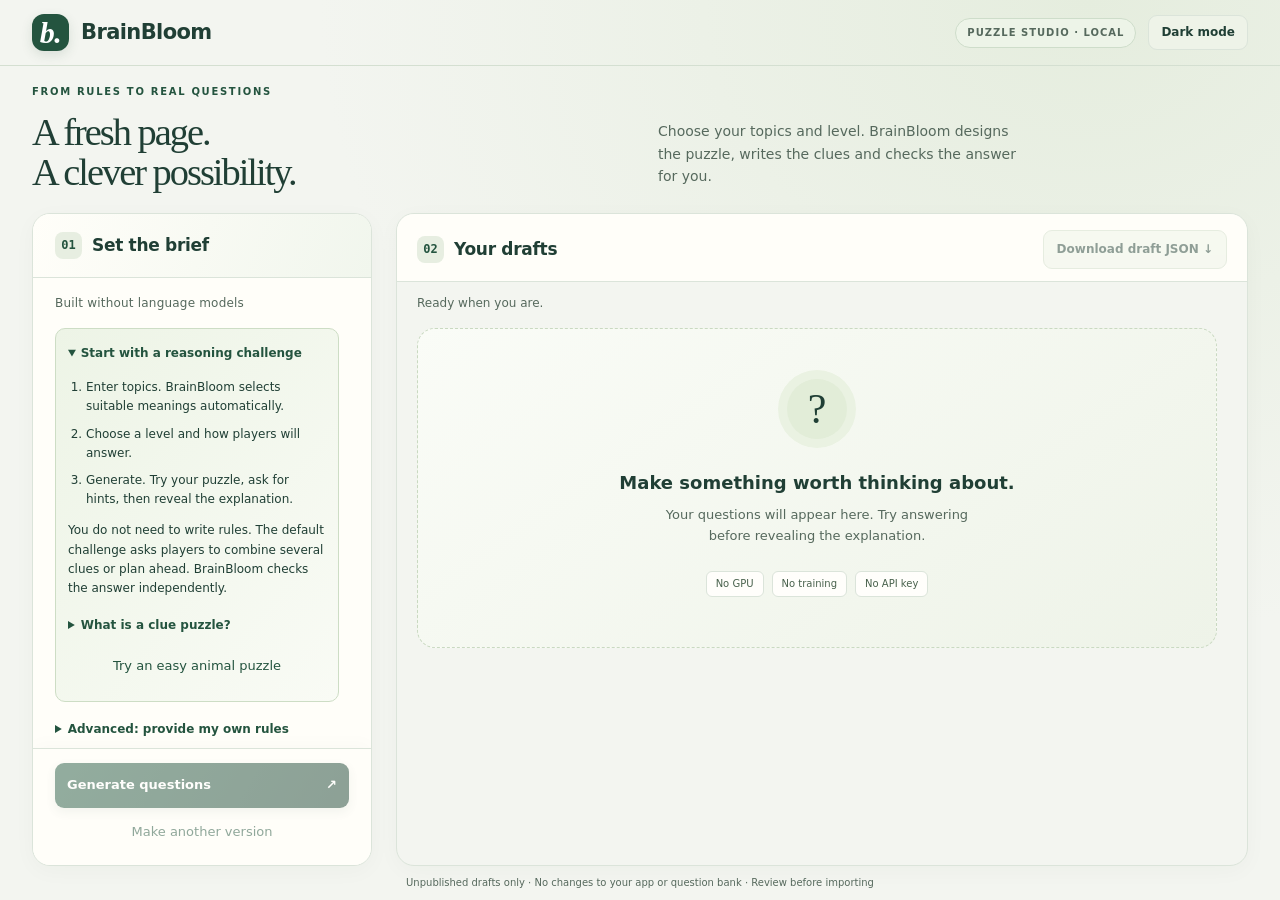
==== src/spie/questions/brainbloom/static/index.html @ 8d4fe142 "Add zero-cost public hosting, Apache-2.0 license, and remaining engine source Deployment (BrainBloom" ====
<!doctype html>
<html lang="en">
<head>
  <meta charset="utf-8">
  <meta name="viewport" content="width=device-width, initial-scale=1">
  <title>BrainBloom · Question Workshop</title>
  <link rel="stylesheet" href="style.css">
  <script src="app.js" defer></script>
</head>
<body>
  <header><a href="/" class="brand"><span class="mark">b.</span> BrainBloom</a>
    <div class="header-actions"><span class="local">PUZZLE STUDIO · LOCAL</span>
      <button id="theme-toggle" class="theme-toggle" type="button" aria-pressed="false">Dark mode</button></div></header>
  <main>
    <section class="intro"><p class="eyebrow">FROM RULES TO REAL QUESTIONS</p>
      <h1 id="studio-headline">Thoughtfully made.<br> Ready to challenge.</h1>
      <p>Choose your topics and level. BrainBloom designs the puzzle, writes the clues and checks the answer for you.</p>
    </section>
    <div id="pane-tabs" class="pane-tabs" role="tablist" aria-label="Workshop panels" hidden>
      <button id="setup-tab" type="button" role="tab" aria-controls="setup-pane" aria-selected="true">Setup</button>
      <button id="drafts-tab" type="button" role="tab" aria-controls="drafts-pane" aria-selected="false" tabindex="-1">Drafts</button>
    </div>
    <div class="workspace" id="workspace">
      <aside id="setup-pane" role="region" aria-labelledby="setup-title">
        <form id="generator">
          <div class="pane-heading"><div class="section-label"><span>01</span><h2 id="setup-title">Set the brief</h2></div></div>
          <div class="setup-scroll" id="setup-scroll" tabindex="0" role="region" aria-label="Puzzle settings">
          <p class="family">Built without language models</p>
          <details id="designer-guide" open class="designer-guide">
            <summary>Start with a reasoning challenge</summary>
            <ol><li>Enter topics. BrainBloom selects suitable meanings automatically.</li>
              <li>Choose a level and how players will answer.</li>
              <li>Generate. Try your puzzle, ask for hints, then reveal the explanation.</li></ol>
            <p>You do not need to write rules. The default challenge asks players to combine
              several clues or plan ahead. BrainBloom checks the answer independently.</p>
            <details><summary>What is a clue puzzle?</summary>
              <p>Imagine three cards: Tiger, Lion and Owl. Tiger comes before Lion.
                Owl is not next to Tiger. Which card is last?</p>
              <details><summary>Show the example reasoning</summary>
                <p>Tiger and Owl must occupy the two ends. Tiger cannot be last because
                  it comes before Lion. So Tiger is first, Lion is second and Owl is last.</p></details>
              <p>A working grid is just a table for recording where each label belongs.
                At higher levels you match two or three groups in the same positions.</p>
            </details>
            <button type="button" id="try-autopilot" class="secondary">Try an easy animal puzzle</button>
          </details>
          <details id="creator-mode"><summary>Advanced: provide my own rules</summary>
            <p>Optional authoring tools for a specific puzzle. Your topic choices are kept
              for when you return to automatic design.</p>
            <label for="design-mode">Who writes the puzzle rules?</label>
            <select id="design-mode"><option value="automatic">BrainBloom — automatic design</option>
              <option value="manual">Me — custom groups and rules</option></select>
          </details>
          <label for="category">Platform category</label>
          <select id="category" name="category" disabled></select>
          <p class="hint">Where this puzzle will appear on your platform.</p>
          <label for="qtype">How will players answer?</label>
          <select id="qtype" name="qtype" disabled></select>
          <div id="dictionary-controls">
            <label for="subject">Topics or keywords (optional)</label>
            <input id="subject" name="subject" type="text" maxlength="200" value="space, ocean"
              placeholder="e.g. space, ocean, animals" aria-describedby="topic-help" list="topic-examples">
            <datalist id="topic-examples"></datalist>
            <p class="hint" id="topic-help">List up to six English topics, separated by commas. Every topic will be used. Meanings are selected automatically; you can change them below.</p>
            <button type="button" class="secondary" id="lookup">Check my topics</button>
            <div id="topic-meanings" aria-label="Meanings for your topics"></div>
            <p class="hint" id="topic-status" role="status" aria-live="polite"></p>
            <details id="word-preview"><summary>See related words for each topic</summary><div id="topic-words"></div></details>
          </div>
          <label for="topic">What should players do?</label>
          <select id="topic" name="activity" disabled><option value="auto">Choose for me</option></select>
          <p class="hint" id="activity-help">We will suggest an activity that fits all your choices.</p>
          <p class="hint" id="autopilot-help">Easy: order three labels. Medium: match two groups.
            Hard: connect three groups. These levels describe puzzle structure, not measured player skill.</p>
          <details id="activity-guide">
            <summary>What do these activities mean?</summary>
            <dl><dt>Discover a number rule</dt><dd>See examples, infer the operation and predict the next value.</dd>
              <dt>Find the impossible clue</dt><dd>Use a chain of clues to find the one statement that cannot fit.</dd>
              <dt>Choose the most likely explanation</dt><dd>Compare evidence with several fictional explanations.</dd>
              <dt>Plan the best next move</dt><dd>Compare complete routes on a weighted map and choose the cheapest first move.</dd>
              <dt>Design a clue puzzle for me</dt><dd>BrainBloom chooses the labels, invents the clues and checks the answer.</dd></dl>
            <p class="hint">All activities use bounded symbolic rules. Topic words are labels in the puzzle;
              the engine does not invent real-world facts about them.</p>
          </details>
          <div id="grid-controls" hidden>
            <p class="hint">These group labels replace dictionary topics for this activity. Each group has three or four values, and every value is used once.</p>
            <label for="grid-groups">Groups and values</label>
            <textarea id="grid-groups" rows="3" maxlength="600" aria-describedby="grid-help"></textarea>
            <label for="grid-rules">Your rules (one per line)</label>
            <textarea id="grid-rules" rows="5" maxlength="1600"></textarea>
            <details id="grid-help"><summary>Supported rule patterns</summary>
              <p>Use the exact labels you defined. Examples:</p>
              <ul><li>Tiger is before Lion.</li><li>Owl cannot be next to Tiger.</li>
                <li>Tiger is paired with Red.</li><li>Blue is not paired with Tea.</li>
                <li>Tea is in position 1.</li><li>Lion is immediately before Owl.</li>
                <li>Owl is between Tiger and Lion.</li><li>Red is 2 positions away from Blue.</li></ul>
              <p>“After”, “is next to” and “is not in position” also work. One to three groups; up to 20 rules.</p>
            </details>
            <label for="grid-complete">How should the puzzle be completed?</label>
            <select id="grid-complete"><option value="yes">Keep my rules and add clues if needed</option>
              <option value="no">Use only my rules</option></select>
            <label for="grid-target">Ask about</label>
            <select id="grid-target"><option value="">Choose a value for me</option></select>
            <label for="grid-answer-group">What should the answer identify?</label>
            <select id="grid-answer-group"><option value="">Choose for me</option><option value="Position">Position</option></select>
            <p class="hint" id="grid-status" role="status" aria-live="polite"></p>
            <div id="grid-diagnostics"></div>
            <button id="grid-example" type="button" class="secondary">Load the example groups and rules</button>
          </div>
          <div id="instruction-controls" hidden>
            <label for="instructions">Your instructions</label>
            <textarea id="instructions" name="instructions" rows="4" maxlength="1000"
              placeholder="Make 3 hard multiple-choice puzzles. Players should solve a set of clues."
              aria-describedby="instruction-help instruction-feedback"></textarea>
            <p class="hint" id="instruction-help">Describe an activity, topics, answer format, count or level. Separate instructions with full stops. This uses supported English phrases; extra rules will need clarification.</p>
            <details><summary>Try an example</summary><div id="instruction-examples"></div></details>
            <div id="instruction-feedback" class="instruction-feedback" role="status" aria-live="polite"></div>
            <button id="apply-instructions" type="button" class="small" hidden>Apply these settings</button>
          </div>
          <div id="difficulty-controls">
            <label for="difficulty">Challenge level</label>
            <select id="difficulty" name="difficulty"><option value="easy">Easy</option>
              <option value="medium">Medium</option>
              <option value="hard" selected>Hard</option></select>
            <p class="hint" id="difficulty-hint">Choose the amount of challenge.</p>
          </div>
          <div id="crossword-controls" hidden>
            <label for="crossword-size">Crossword board size</label>
            <select id="crossword-size" aria-describedby="crossword-recommendation"><option value="">Use recommended size</option></select>
            <div id="crossword-size-tiles" class="size-tiles" role="group" aria-label="Choose crossword board size"></div>
            <p class="hint" id="crossword-recommendation" role="status" aria-live="polite"></p>
            <p class="hint">Choose any size from 5×5 to 15×15. A larger board keeps the
              same number of clues with more blank space. Difficulty controls entry count.</p>
          </div>
          <label for="count">How many puzzles?</label>
          <input id="count" name="count" type="number" min="1" max="20" value="1" required>
          <p class="hint" id="count-hint">Create up to 20 different drafts.</p>
          <details id="advanced"><summary>More options</summary>
            <div id="search-controls" hidden>
              <label for="search-effort">Time spent exploring ideas</label>
              <select id="search-effort" name="search_effort">
                <option value="quick">Quick</option>
                <option value="balanced" selected>Standard</option>
                <option value="thorough">More exploration</option>
              </select>
              <p class="hint">Try more alternatives before choosing a draft. This does not change the challenge level.</p>
            </div>
            <label for="seed">Variation number</label>
            <input id="seed" name="seed" type="number" min="0" max="4294967295" value="7" required>
            <p class="hint">Keep this number to reproduce the same puzzle with the same settings.</p>
          </details>
        <div class="boundary"><strong>What this version covers</strong>
          <p>Word puzzles use meanings and related vocabulary. Logic activities use those words in invented card puzzles with explicit rules. Every supplied topic must be represented.</p>
          <p>Answers are checked before a draft is shown. Everything runs without LLMs; unusual topics may need a different meaning or a larger puzzle.</p>
          <p id="setup">Checking local setup…</p></div>
          </div>
          <div class="form-actions">
            <button class="primary" id="generate" type="submit" disabled>Generate questions <span>↗</span></button>
            <button class="secondary" id="variation" type="button" disabled>Make another version</button>
          </div>
        </form>
      </aside>
      <section class="preview" id="drafts-pane" role="region" aria-labelledby="drafts-title">
        <div class="preview-top"><div class="section-label"><span>02</span><h2 id="drafts-title">Your drafts</h2></div>
          <button id="download" class="small" disabled>Download draft JSON ↓</button></div>
        <p id="status" role="status" aria-live="polite" tabindex="-1">Ready when you are.</p>
        <div id="results" class="preview-scroll" tabindex="0" role="region" aria-label="Puzzle drafts"><div class="empty"><span class="empty-mark">?</span>
          <h3>Make something worth thinking about.</h3>
          <p>Your questions will appear here. Try answering before revealing the explanation.</p>
          <div class="pills"><span>No GPU</span><span>No training</span><span>No API key</span></div>
        </div></div>
      </section>
    </div>
    <footer>Unpublished drafts only · No changes to your app or question bank · Review before importing</footer>
  </main>
</body>
</html>
---- src/spie/questions/brainbloom/static/style.css ----
:root { color-scheme: light; --ink:#203f35; --muted:#68776e; --line:#dce3d8; --paper:#f6f7ef; --green:#285946; }
* { box-sizing:border-box; }
body { margin:0; background:var(--paper); color:var(--ink); font:15px/1.6 system-ui,sans-serif; }
header { max-width:1320px; margin:auto; padding:25px 40px; display:flex; align-items:center; justify-content:space-between; border-bottom:1px solid var(--line); }
.brand { display:flex; align-items:center; gap:12px; font-weight:750; font-size:21px; text-decoration:none; color:var(--ink); }
.mark { display:grid; place-items:center; width:37px; height:37px; background:var(--green); color:#fff; border-radius:12px; font:italic bold 30px Georgia,serif; }
.local,.eyebrow { font-size:10px; font-weight:700; letter-spacing:2px; }
.local { color:var(--muted); }
main { max-width:1320px; margin:auto; padding:30px 40px; }
.intro { display:grid; grid-template-columns:1fr 1fr; align-items:end; padding-bottom:34px; gap:5px 60px; }
.eyebrow { grid-column:1/-1; margin:0 0 15px; color:var(--green); }
h1 { font:normal clamp(38px,4.2vw,60px)/1.05 Georgia,serif; letter-spacing:-2px; margin:0; }
.intro>p:last-child { max-width:370px; color:var(--muted); margin:0 0 5px; font-size:16px; }
.workspace { display:grid; grid-template-columns:310px 1fr; gap:32px; align-items:start; }
aside { border:1px solid var(--line); border-radius:18px; padding:24px; background:#fffef9; }
.section-label { display:flex; align-items:center; gap:10px; }
.section-label>span { font:12px ui-monospace,monospace; color:var(--muted); }
h2 { margin:0; font-size:17px; font-weight:650; }
.family { font-size:12px; color:var(--muted); margin:8px 0 20px; }
label { display:block; font-weight:600; font-size:12px; margin:17px 0 7px; }
select,input,textarea { width:100%; border:1px solid #ccd7cb; border-radius:8px; padding:11px 10px; background:white; font:inherit; font-size:13px; color:var(--ink); }
button { cursor:pointer; font:inherit; border:0; border-radius:9px; padding:12px; font-size:13px; }
button:disabled { opacity:.5; cursor:not-allowed; }
button:hover:not(:disabled) { filter:brightness(.95); }
:focus-visible { outline:3px solid #cc954b; outline-offset:3px; }
.primary { display:flex; justify-content:space-between; width:100%; background:var(--green); color:#fff; margin-top:21px; font-weight:600; }
.secondary { width:100%; background:transparent; color:var(--green); margin-top:6px; }
.small { background:#e8ede1; color:var(--ink); padding:9px 13px; font-size:12px; }
.row { display:flex; gap:14px; }.row>div { width:50%; }
.hint { font-size:11px; line-height:1.5; color:var(--muted); margin:7px 0; }
.boundary { border-top:1px solid var(--line); margin-top:20px; padding-top:20px; font-size:12px; color:var(--muted); }
.boundary strong { color:var(--ink); }.boundary p { margin:8px 0; }
.preview { min-width:0; }.preview-top { display:flex; justify-content:space-between; align-items:center; gap:15px; padding:8px 0; }
#status { color:var(--muted); font-size:12px; min-height:20px; margin:10px 0 18px; }
#status.error { color:#9b352c; }
.empty { min-height:420px; border:1px dashed #cbd6c6; border-radius:18px; text-align:center; padding:70px 35px; display:flex; flex-direction:column; align-items:center; justify-content:center; }
.empty-mark { width:60px; height:60px; background:#e7edda; border-radius:50%; font:42px Georgia,serif; display:grid; place-items:center; }
h3 { font-size:18px; margin:20px 0 8px; }.empty p { font-size:13px; color:var(--muted); max-width:330px; margin:0; }
.pills { display:flex; flex-wrap:wrap; gap:8px; margin-top:24px; }.pills span,.badge { font-size:10px; border:1px solid var(--line); padding:4px 9px; border-radius:6px; color:var(--muted); }
.card { background:#fffef9; border:1px solid var(--line); border-radius:16px; padding:26px; margin-bottom:20px; }
.card-head { display:flex; align-items:center; justify-content:space-between; gap:10px; }.card h3 { margin:0; font-size:16px; }
.prompt { white-space:pre-wrap; line-height:1.9; font-size:15px; margin:23px 0; }
.options { display:grid; gap:9px; }.option { text-align:left; display:flex; gap:12px; border:1px solid var(--line); background:white; color:var(--ink); align-items:center; }
.option .letter { display:grid; place-items:center; min-width:25px; height:25px; border-radius:5px; background:#f0f3eb; font-size:11px; }
.option.chosen { border-color:#a78443; background:#fff6df; }.option.correct { border-color:#47765e; background:#edf5e8; }.option.wrong { border-color:#bf7269; background:#fff0ed; }
.reveal { background:var(--green); color:white; margin-top:18px; }.answer { margin-top:20px; padding:18px; border-radius:9px; background:#edf2e5; font-size:13px; }.answer p { margin:0 0 10px; }
details { margin-top:15px; font-size:12px; }summary { cursor:pointer; color:var(--green); font-weight:600; }.proof-note { color:var(--muted); }
.reject { border-left:3px solid #bd8060; padding:12px 18px; background:#fff4e7; font-size:13px; margin-bottom:18px; }
.reasoning-steps { padding-left:22px; }.reasoning-steps li { margin:8px 0; }
.option:disabled { opacity:1; cursor:default; }
.crossword-grid { display:grid; width:min(100%,520px); gap:2px; background:#c7d1c4; border:2px solid #c7d1c4; margin:18px 0; }
#crossword-controls { margin:14px 0; padding:12px; border:1px solid var(--line); border-radius:10px; background:#f1f4eb; }
.size-tiles { margin-top:14px; }
.size-featured { position:relative; display:flex; flex-direction:column; align-items:flex-start; gap:4px; width:100%; padding:24px 16px 16px; border:1px solid #8baa91; background:linear-gradient(125deg,#e5efdc,#f9fcf4); color:var(--ink); text-align:left; border-radius:14px; }
.size-featured strong { font-size:27px; font-weight:650; letter-spacing:-1px; }
.size-ribbon { position:absolute; top:-9px; right:12px; padding:3px 9px; border-radius:20px; background:var(--green); color:white; font-size:9px; font-weight:750; letter-spacing:.6px; text-transform:uppercase; box-shadow:0 3px 8px #203f3520; }
.size-caption { font-size:11px; color:var(--muted); }
.size-options { display:grid; grid-template-columns:repeat(3,minmax(0,1fr)); gap:7px; margin-top:12px; }
.size-tile { padding:10px 4px; background:#fffef9; border:1px solid #d4dfcf; color:var(--ink); border-radius:9px; font-size:12px; font-variant-numeric:tabular-nums; }
.size-tile[aria-pressed="true"] { background:var(--green); color:white; border-color:var(--green); box-shadow:0 3px 9px #203f3525; }
.size-featured[aria-pressed="true"] { border:2px solid var(--green); padding:23px 15px 15px; box-shadow:0 4px 14px #203f3515; }
.size-tile[data-unavailable="true"] { border-style:dashed; color:#81715d; }
.size-tile:hover:not(:disabled) { border-color:var(--green); }
.crossword-cell { aspect-ratio:1; position:relative; background:white; min-width:0; }
.crossword-cell.blocked { background:var(--ink); }
.crossword-cell input { width:100%; height:100%; min-width:0; border:0; border-radius:0; padding:2px; text-align:center; font-weight:700; font-size:clamp(12px,2vw,19px); text-transform:uppercase; }
.crossword-cell input.correct { background:#d9eed1; }.crossword-cell input.wrong { background:#ffe2db; }
.clue-number { position:absolute; left:2px; top:0; font:9px system-ui; z-index:1; pointer-events:none; }
.clue-lists { display:grid; grid-template-columns:1fr 1fr; gap:20px; font-size:12px; }.clue-lists h4 { margin:10px 0; }.clue-lists p { margin:8px 0; }
.feedback { font-size:12px; }
[hidden] { display:none !important; }
#topic-words { max-height:220px; overflow:auto; font-size:11px; }
#topic-status { overflow-wrap:anywhere; }
footer { text-align:center; font-size:11px; color:var(--muted); padding:34px 0 6px; }
@media(max-width:850px) { .workspace { grid-template-columns:270px 1fr; gap:20px; }main,header { padding-left:22px; padding-right:22px; }.intro { gap:15px; }.card { padding:18px; }.preview-top { align-items:start; flex-direction:column; } }
@media(max-width:650px) { .workspace,.intro { display:block; }.intro>p:last-child { margin-top:18px; }.eyebrow { margin:8px 0 20px; }aside { margin-bottom:24px; }.local { font-size:8px; letter-spacing:1px; }.preview-top { flex-wrap:wrap; flex-direction:row; }.empty { min-height:280px; padding:40px 20px; }h1 { letter-spacing:-1px; } }

/* Viewport-contained workspace: only the two content panes scroll. */
html { height:100%; }
body { height:100vh; height:100dvh; display:flex; flex-direction:column; overflow:hidden; }
header { flex:0 0 auto; width:100%; padding:14px 32px; }
main { flex:1; min-height:0; width:100%; padding:18px 32px 0; display:flex; flex-direction:column; }
.intro { flex:0 0 auto; padding-bottom:20px; gap:4px 36px; }
.intro .eyebrow { margin:0 0 8px; }
h1 { font-size:clamp(28px,3vw,42px); }
.intro>p:last-child { font-size:14px; }
.workspace { flex:1; min-height:0; grid-template-columns:minmax(290px,340px) minmax(0,1fr); align-items:stretch; gap:24px; }
aside { min-height:0; min-width:0; padding:0; margin:0; overflow:hidden; }
#generator { display:flex; flex-direction:column; height:100%; min-height:0; }
.pane-heading { flex:0 0 auto; padding:18px 22px; border-bottom:1px solid var(--line); }
.setup-scroll,.preview-scroll { flex:1; min-height:0; overflow:auto; overscroll-behavior:contain; scrollbar-gutter:stable; scroll-padding:16px; }
.setup-scroll { padding:16px 22px 24px; }
.setup-scroll:focus-visible,.preview-scroll:focus-visible { outline-offset:-3px; }
.form-actions { flex:0 0 auto; padding:14px 22px; border-top:1px solid var(--line); background:#fffef9; }
.form-actions .primary { margin-top:0; }
.form-actions .secondary { padding:8px; }
.preview { display:flex; flex-direction:column; min-height:0; overflow:hidden; border:1px solid var(--line); border-radius:18px; background:var(--paper); }
.preview-top { flex:0 0 auto; padding:16px 20px 12px; flex-direction:row; align-items:center; }
.preview-top .small { white-space:nowrap; }
#status { flex:0 0 auto; margin:0 20px 14px; }
.preview-scroll { padding:0 20px 20px; }
.card { margin-bottom:16px; }
.empty { min-height:280px; padding:36px 20px; }
footer { flex:0 0 auto; padding:9px 0; font-size:10px; }
textarea { resize:vertical; min-height:110px; max-height:260px; line-height:1.6; }
.instruction-feedback { margin:12px 0; font-size:12px; border-left:3px solid #84a38c; padding-left:12px; overflow-wrap:anywhere; }
.instruction-feedback:empty { display:none; }
.instruction-feedback p { margin:6px 0; }
.instruction-feedback.needs-clarification { border-color:#b26752; }
.instruction-example { display:block; width:100%; margin:7px 0; padding:9px 11px; background:#edf2e5; color:var(--ink); text-align:left; font-size:12px; }
.table-scroll { overflow:auto; margin:12px 0; }
.logic-table { width:100%; border-collapse:collapse; font-size:12px; }
.logic-table th,.logic-table td { border:1px solid var(--line); padding:8px; text-align:left; }
.logic-table th { background:#edf2e5; }
.logic-table select { min-width:95px; padding:7px; }
.designer-guide { padding:12px; border:1px solid var(--line); border-radius:10px; background:#edf2e5; }
.designer-guide ol { padding-left:18px; }
.designer-guide li { margin:8px 0; }
#activity-guide dl { margin:10px 0; }
#activity-guide dt { color:var(--ink); font-weight:650; margin-top:8px; }
#activity-guide dd { color:var(--muted); margin:2px 0 0 14px; font-size:11px; line-height:1.45; }
.pane-tabs { flex:0 0 auto; display:flex; gap:6px; padding:4px; margin-bottom:12px; border:1px solid var(--line); border-radius:11px; background:#e8ede1; }
.pane-tabs button { flex:1; padding:9px; background:transparent; color:var(--ink); }
.pane-tabs button[aria-selected="true"] { background:var(--green); color:white; }
@media(max-width:1000px) { .workspace { grid-template-columns:300px minmax(0,1fr); gap:16px; }main,header { padding-left:20px; padding-right:20px; }.card { padding:20px; } }
@media(max-width:760px) {
  main { padding:12px 12px 0; }header { padding:10px 16px; }.brand { font-size:18px; }
  .intro { display:block; padding-bottom:12px; }.intro .eyebrow { display:none; }
  h1 { font-size:28px; letter-spacing:-1px; }h1 br { display:none; }h1 br::after { content:" "; }
  .intro>p:last-child { margin:7px 0 0; max-width:none; font-size:12px; }
  .workspace { display:flex; flex-direction:column; gap:0; }
  .workspace>aside,.workspace>.preview { flex:1; min-height:0; width:100%; margin:0; }
  .pane-heading { padding:13px 16px; }.setup-scroll { padding:12px 16px 20px; }
  .form-actions { padding:10px 16px; }.preview-top { padding:13px 14px 10px; gap:8px; }
  .preview-top h2 { font-size:15px; }.preview-top .small { font-size:11px; padding:8px; }
  #status { margin:0 14px 10px; }.preview-scroll { padding:0 14px 14px; }
  .card { padding:18px; }.card-head { align-items:flex-start; flex-wrap:wrap; }
  footer { padding:6px 0; font-size:9px; }
}
@media(max-width:420px) { .local { display:none; } }
@media(max-height:620px) { .intro { display:none; }main { padding-top:10px; }header { padding-top:8px; padding-bottom:8px; }footer { padding:4px 0; } }
/* Studio finish: shared surfaces and states across the existing workshop. */
:root { --paper:#f3f5f0; --muted:#56695d; --line:#dbe4da; --green:#24543f; }
body { background:radial-gradient(ellipse at 85% 0%,#e5edde 0%,transparent 50%),var(--paper); }
header { border-bottom-color:#d4dfd1; }
.brand { letter-spacing:-.6px; }
.mark { box-shadow:0 4px 12px #244d3820; }
.local { border:1px solid #ceddca; border-radius:30px; background:#edf4e8; padding:6px 11px; letter-spacing:1px; }
.eyebrow { letter-spacing:1.7px; }
aside,.preview { box-shadow:0 5px 22px #233d2d08; }
.pane-heading,.preview-top { background:#fffef9; }
.pane-heading { background:linear-gradient(110deg,#fffef9,#f1f6ed); }
.preview-top { border-bottom:1px solid var(--line); margin-bottom:12px; }
.section-label>span { display:grid; place-items:center; min-width:27px; height:27px; border-radius:8px; background:#e7eee1; color:var(--green); font-weight:650; }
h2 { letter-spacing:-.3px; }
.family { margin-top:0; margin-bottom:12px; letter-spacing:.2px; }
label { color:#294836; letter-spacing:.1px; }
select,input,textarea { background:#fff; border-color:#c9d6c7; box-shadow:0 1px 2px #203f3505; }
select:hover:not(:disabled),input:hover:not(:disabled),textarea:hover:not(:disabled) { border-color:#8da88e; }
select:focus-visible,input:focus-visible,textarea:focus-visible { outline:2px solid #986825; outline-offset:2px; }
.hint { font-size:12px; line-height:1.55; }
.primary,.reveal { background:linear-gradient(120deg,#285e46,#1d4535); box-shadow:0 4px 10px #1d45351a; font-weight:650; }
.form-actions { box-shadow:0 -5px 16px #203f3505; }
.small { border:1px solid #cedbc8; background:#eef3e8; font-weight:600; }
.designer-guide { background:linear-gradient(130deg,#edf4e6,#f9fbf5); border-color:#cdddc5; }
summary { padding:3px 0; line-height:1.6; }
summary:hover { color:#152f22; }
.card { background:#fffefb; box-shadow:0 3px 14px #203f3506; border-color:#d6e1d2; }
.card-head { padding-bottom:14px; border-bottom:1px solid #e6ece1; flex-wrap:wrap; }
.card h3 { font-size:17px; letter-spacing:-.3px; }
.badge { background:#edf3e6; border-color:#d7e3ce; color:#3b593e; font-weight:600; }
.prompt { line-height:1.8; }
.option { border-radius:11px; padding:13px; }
.option:hover:not(:disabled) { background:#f2f6ee; border-color:#91aa83; }
.option.chosen { border-color:#4d7651; background:#eaf3e2; box-shadow:inset 3px 0 #4d7651; }
.option.chosen .letter { background:var(--green); color:white; }
.option.correct { box-shadow:inset 3px 0 #47765e; }
.option.wrong { box-shadow:inset 3px 0 #bf7269; }
.answer { border:1px solid #cdddc3; background:#eff5e8; }
.empty { background:linear-gradient(145deg,#fafcf7,#eef3e8); border-color:#c9d9c1; }
.empty-mark { background:#e2edd8; box-shadow:0 0 0 9px #eaf2e2; margin-bottom:10px; }
.pills span { background:#fffefb; color:#48614c; }
.setup-scroll,.preview-scroll { scrollbar-width:thin; scrollbar-color:#b7c8b1 transparent; }
.preview-scroll[aria-busy="true"] { background:linear-gradient(135deg,#edf3e5,#f9fcf5); }
@media(min-width:761px) { .empty { min-height:320px; } }
@media(prefers-reduced-motion:no-preference) {
  button,select,input,textarea { transition:background-color .15s,border-color .15s,box-shadow .15s; }
}
@media(prefers-reduced-motion:reduce) { * { scroll-behavior:auto !important; } }

/* Keep the theme control available even when the local badge is hidden on phones. */
.header-actions { display:flex; align-items:center; gap:12px; }
.theme-toggle { padding:7px 12px; border:1px solid var(--line); background:#eef3e8; color:var(--ink); font-size:12px; font-weight:650; white-space:nowrap; }
.theme-toggle:hover { border-color:var(--green); }

/* Dark palette: use deep green surfaces while retaining the studio's sage accents. */
:root[data-theme="dark"] {
  color-scheme:dark;
  --paper:#111d1a; --ink:#edf3ea; --muted:#b5c6ba; --line:#34483e;
  --green:#a7d5ad; --surface:#1b2b24; --raised:#23382e;
  --control:#17271f; --hover:#2b4736;
}
[data-theme="dark"] body { background:radial-gradient(ellipse at 85% 0%,#213e30 0%,transparent 50%),var(--paper); }
[data-theme="dark"] header { border-bottom-color:var(--line); }
[data-theme="dark"] .mark { background:#37684b; color:#fff; box-shadow:0 4px 12px #0004; }
[data-theme="dark"] .local { background:var(--raised); border-color:var(--line); }
[data-theme="dark"] .theme-toggle { background:var(--raised); border-color:#58715e; color:var(--ink); }
[data-theme="dark"] aside, [data-theme="dark"] .preview { background:var(--surface); box-shadow:0 5px 22px #0003; }
[data-theme="dark"] .pane-heading, [data-theme="dark"] .preview-top,
[data-theme="dark"] .form-actions { background:var(--surface); box-shadow:none; }
[data-theme="dark"] .pane-heading { background:linear-gradient(110deg,var(--surface),var(--raised)); }
[data-theme="dark"] .section-label>span, [data-theme="dark"] .empty-mark { background:var(--raised); }
[data-theme="dark"] label { color:var(--ink); }
[data-theme="dark"] select, [data-theme="dark"] input, [data-theme="dark"] textarea {
  background:var(--control); border-color:#506758; color:var(--ink); box-shadow:none;
}
[data-theme="dark"] select:hover:not(:disabled), [data-theme="dark"] input:hover:not(:disabled),
[data-theme="dark"] textarea:hover:not(:disabled) { border-color:var(--green); }
[data-theme="dark"] :focus-visible { outline-color:#edba70; }
[data-theme="dark"] select:focus-visible, [data-theme="dark"] input:focus-visible,
[data-theme="dark"] textarea:focus-visible { outline-color:#edba70; }
[data-theme="dark"] .primary, [data-theme="dark"] .reveal { background:linear-gradient(120deg,#376b4d,#29563d); color:#fff; box-shadow:0 4px 10px #0003; }
[data-theme="dark"] .secondary { color:var(--green); }
[data-theme="dark"] .small, [data-theme="dark"] .pane-tabs { background:var(--raised); border-color:var(--line); color:var(--ink); }
[data-theme="dark"] .pane-tabs button[aria-selected="true"] { background:#376b4d; color:#fff; }
[data-theme="dark"] .designer-guide { background:linear-gradient(130deg,#263e2f,#1e3026); border-color:#49634b; }
[data-theme="dark"] summary:hover { color:#e3f3da; }
[data-theme="dark"] #status.error { color:#ffaba1; }
[data-theme="dark"] .card { background:var(--surface); border-color:var(--line); box-shadow:0 3px 14px #0003; }
[data-theme="dark"] .card-head { border-color:var(--line); }
[data-theme="dark"] .badge, [data-theme="dark"] .pills span { background:var(--raised); border-color:var(--line); color:var(--muted); }
[data-theme="dark"] .option { background:var(--control); border-color:var(--line); color:var(--ink); }
[data-theme="dark"] .option .letter { background:var(--raised); }
[data-theme="dark"] .option:hover:not(:disabled) { background:var(--hover); border-color:var(--green); }
[data-theme="dark"] .option.chosen { background:#2c4833; border-color:#86be89; box-shadow:inset 3px 0 #86be89; }
[data-theme="dark"] .option.chosen .letter { background:#376b4d; color:#fff; }
[data-theme="dark"] .option.correct { background:#254735; border-color:#82c69a; box-shadow:inset 3px 0 #82c69a; }
[data-theme="dark"] .option.wrong { background:#492e30; border-color:#ef9c91; box-shadow:inset 3px 0 #ef9c91; }
[data-theme="dark"] .answer, [data-theme="dark"] .instruction-example,
[data-theme="dark"] .logic-table th { background:var(--raised); border-color:var(--line); color:var(--ink); }
[data-theme="dark"] .reject { background:#3d3028; border-color:#e1a372; }
[data-theme="dark"] .empty { background:linear-gradient(145deg,#23372c,#1a2a22); border-color:#55705a; }
[data-theme="dark"] .empty-mark { box-shadow:0 0 0 9px #2c4433; }
[data-theme="dark"] .preview-scroll[aria-busy="true"] { background:linear-gradient(135deg,#243e30,#1b2b24); }
[data-theme="dark"] .setup-scroll, [data-theme="dark"] .preview-scroll { scrollbar-color:#5a7761 transparent; }
[data-theme="dark"] #crossword-controls { background:var(--raised); }
[data-theme="dark"] .size-featured { background:linear-gradient(125deg,#2c4834,#1a2d23); border-color:#638569; }
[data-theme="dark"] .size-tile { background:var(--control); border-color:var(--line); color:var(--ink); }
[data-theme="dark"] .size-tile[aria-pressed="true"] { background:#376b4d; color:#fff; border-color:var(--green); }
[data-theme="dark"] .size-tile[data-unavailable="true"] { color:var(--muted); }
[data-theme="dark"] .size-ribbon { background:#376b4d; color:#fff; }
[data-theme="dark"] .crossword-grid { background:#627965; border-color:#627965; }
[data-theme="dark"] .crossword-cell { background:var(--control); }
[data-theme="dark"] .crossword-cell.blocked { background:#09140e; }
[data-theme="dark"] .crossword-cell input.correct { background:#28553a; }
[data-theme="dark"] .crossword-cell input.wrong { background:#633c36; }
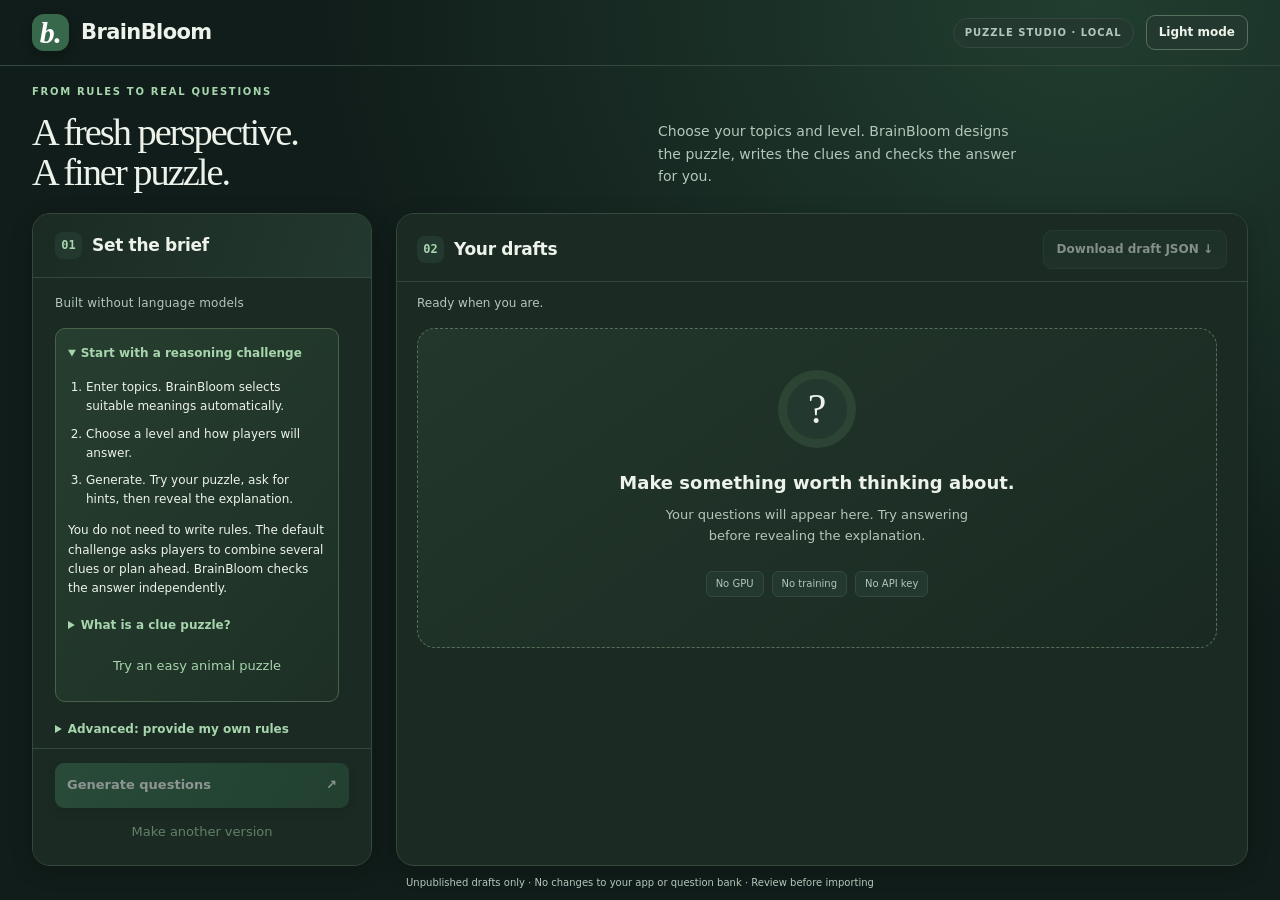
==== commit 11d31856: "Add favicon and default to dark mode on the workshop site Render the "b." brand mark as the browser " ====
--- a/src/spie/questions/brainbloom/static/index.html
+++ b/src/spie/questions/brainbloom/static/index.html
@@ -1,16 +1,17 @@
 <!doctype html>
-<html lang="en">
+<html lang="en" data-theme="dark">
 <head>
   <meta charset="utf-8">
   <meta name="viewport" content="width=device-width, initial-scale=1">
   <title>BrainBloom · Question Workshop</title>
+  <link rel="icon" type="image/svg+xml" href="/favicon.svg">
   <link rel="stylesheet" href="style.css">
   <script src="app.js" defer></script>
 </head>
 <body>
   <header><a href="/" class="brand"><span class="mark">b.</span> BrainBloom</a>
     <div class="header-actions"><span class="local">PUZZLE STUDIO · LOCAL</span>
-      <button id="theme-toggle" class="theme-toggle" type="button" aria-pressed="false">Dark mode</button></div></header>
+      <button id="theme-toggle" class="theme-toggle" type="button" aria-pressed="true">Light mode</button></div></header>
   <main>
     <section class="intro"><p class="eyebrow">FROM RULES TO REAL QUESTIONS</p>
       <h1 id="studio-headline">Thoughtfully made.<br> Ready to challenge.</h1>
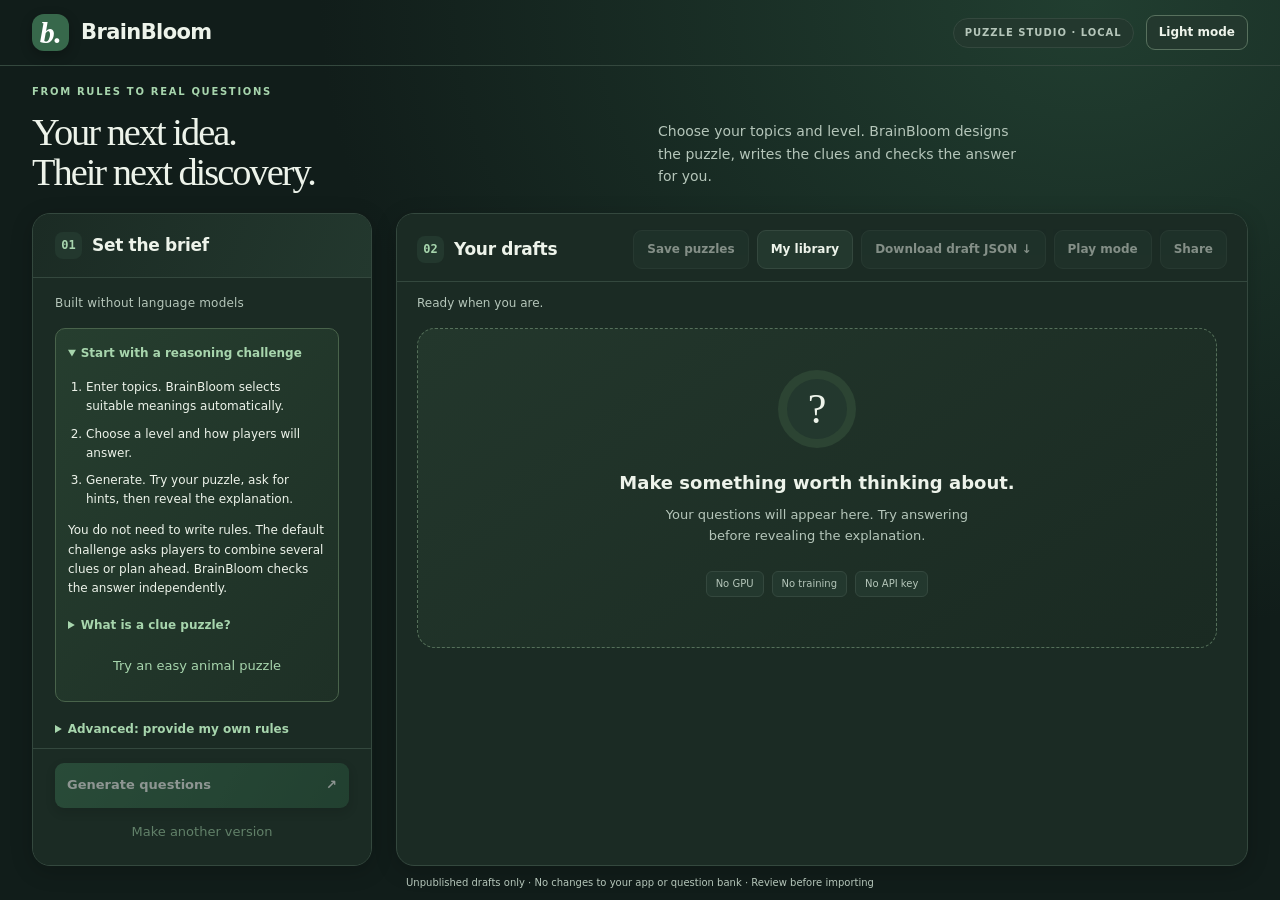
==== commit 932a2601: "Add reasoning controls, delivery puzzles and app play features" ====
--- a/src/spie/questions/brainbloom/static/index.html
+++ b/src/spie/questions/brainbloom/static/index.html
@@ -6,6 +6,8 @@
   <title>BrainBloom · Question Workshop</title>
   <link rel="icon" type="image/svg+xml" href="/favicon.svg">
   <link rel="stylesheet" href="style.css">
+  <script src="library.js" defer></script>
+  <script src="player.js" defer></script>
   <script src="app.js" defer></script>
 </head>
 <body>
@@ -133,6 +135,17 @@
             <p class="hint">Choose any size from 5×5 to 15×15. A larger board keeps the
               same number of clues with more blank space. Difficulty controls entry count.</p>
           </div>
+          <fieldset id="reasoning-controls" class="reasoning-controls" hidden>
+            <legend>How should the puzzle be solved?</legend>
+            <label for="reasoning-mode">Reasoning method</label>
+            <select id="reasoning-mode"><option value="auto">Any verified method</option>
+              <option value="deduction-only">Deduction only — no assumed cases</option></select>
+            <label for="min-supporting-clues">Clues needed together</label>
+            <select id="min-supporting-clues"><option value="auto">Choose automatically</option>
+              <option value="2">At least 2 clues</option><option value="3">At least 3 clues</option>
+              <option value="4">At least 4 clues</option></select>
+            <p id="reasoning-help" class="hint">These requirements are checked before a puzzle is shown. A stricter choice can leave no suitable puzzle in the search.</p>
+          </fieldset>
           <label for="count">How many puzzles?</label>
           <input id="count" name="count" type="number" min="1" max="20" value="1" required>
           <p class="hint" id="count-hint">Create up to 20 different drafts.</p>
@@ -163,7 +176,28 @@
       </aside>
       <section class="preview" id="drafts-pane" role="region" aria-labelledby="drafts-title">
         <div class="preview-top"><div class="section-label"><span>02</span><h2 id="drafts-title">Your drafts</h2></div>
-          <button id="download" class="small" disabled>Download draft JSON ↓</button></div>
+          <div class="draft-actions">
+            <button id="save-puzzles" type="button" class="small" disabled>Save puzzles</button>
+            <button id="open-library" type="button" class="small" aria-expanded="false" aria-controls="library-panel">My library</button>
+            <button id="download" class="small" disabled>Download draft JSON ↓</button>
+            <button id="play-mode" type="button" class="small" aria-pressed="false" disabled>Play mode</button>
+            <button id="share-puzzles" type="button" class="small" aria-expanded="false" aria-controls="share-panel" disabled>Share</button>
+          </div></div>
+        <section id="share-panel" class="player-panel" aria-labelledby="share-title" hidden>
+          <h3 id="share-title">Share these puzzles</h3>
+          <p id="share-status" class="hint" role="status" aria-live="polite"></p>
+          <label for="share-link">Puzzle link</label><input id="share-link" type="text" readonly>
+          <button id="copy-share" type="button" class="small">Copy link</button>
+          <button id="close-share" type="button" class="small">Close</button>
+        </section>
+        <p id="save-status" class="save-status" role="status" aria-live="polite"></p>
+        <section id="library-panel" class="library-panel" aria-labelledby="library-title" hidden>
+          <div class="library-heading"><h3 id="library-title" tabindex="-1">My puzzle library</h3>
+            <button id="close-library" type="button" class="small">Close library</button></div>
+          <p class="hint">Saved in this browser. Clearing browser data removes these saves. Download draft JSON to keep a separate copy.</p>
+          <p id="library-status" role="status" aria-live="polite"></p>
+          <div id="library-list"></div>
+        </section>
         <p id="status" role="status" aria-live="polite" tabindex="-1">Ready when you are.</p>
         <div id="results" class="preview-scroll" tabindex="0" role="region" aria-label="Puzzle drafts"><div class="empty"><span class="empty-mark">?</span>
           <h3>Make something worth thinking about.</h3>
--- a/src/spie/questions/brainbloom/static/style.css
+++ b/src/spie/questions/brainbloom/static/style.css
@@ -124,14 +124,16 @@
 .pane-tabs button[aria-selected="true"] { background:var(--green); color:white; }
 @media(max-width:1000px) { .workspace { grid-template-columns:300px minmax(0,1fr); gap:16px; }main,header { padding-left:20px; padding-right:20px; }.card { padding:20px; } }
 @media(max-width:760px) {
-  main { padding:12px 12px 0; }header { padding:10px 16px; }.brand { font-size:18px; }
-  .intro { display:block; padding-bottom:12px; }.intro .eyebrow { display:none; }
-  h1 { font-size:28px; letter-spacing:-1px; }h1 br { display:none; }h1 br::after { content:" "; }
-  .intro>p:last-child { margin:7px 0 0; max-width:none; font-size:12px; }
+  main { padding:10px 12px 0; }header { padding:10px 16px; }.brand { font-size:18px; }
+  /* Reclaim the hero's vertical space for the panes; the header already carries the
+     brand and each pane states its own purpose, so the single active pane fills the
+     screen. Matches the existing max-height:620px behaviour. */
+  .intro { display:none; }
   .workspace { display:flex; flex-direction:column; gap:0; }
   .workspace>aside,.workspace>.preview { flex:1; min-height:0; width:100%; margin:0; }
-  .pane-heading { padding:13px 16px; }.setup-scroll { padding:12px 16px 20px; }
-  .form-actions { padding:10px 16px; }.preview-top { padding:13px 14px 10px; gap:8px; }
+  .pane-tabs { margin-bottom:8px; }
+  .pane-heading { padding:12px 16px; }.setup-scroll { padding:12px 16px 20px; }
+  .form-actions { padding:10px 16px; }.preview-top { padding:12px 14px 10px; gap:8px; }
   .preview-top h2 { font-size:15px; }.preview-top .small { font-size:11px; padding:8px; }
   #status { margin:0 14px 10px; }.preview-scroll { padding:0 14px 14px; }
   .card { padding:18px; }.card-head { align-items:flex-start; flex-wrap:wrap; }
@@ -254,3 +256,49 @@
 [data-theme="dark"] .crossword-cell.blocked { background:#09140e; }
 [data-theme="dark"] .crossword-cell input.correct { background:#28553a; }
 [data-theme="dark"] .crossword-cell input.wrong { background:#633c36; }
+
+/* Saved puzzles and coaching share the existing responsive drafts pane. */
+.draft-actions,.library-actions,.library-heading { display:flex; align-items:center; gap:8px; flex-wrap:wrap; }
+.draft-actions { justify-content:flex-end; }
+.preview-top { flex-wrap:wrap; }
+.save-status { flex:0 0 auto; margin:0 20px 10px; color:var(--muted); font-size:11px; }
+.save-status:empty { display:none; }
+.save-status.error { color:#9b352c; }
+.library-panel { flex:0 1 auto; max-height:45%; min-height:120px; overflow:auto; margin:0 16px 14px; padding:14px; border:1px solid var(--line); border-radius:12px; background:#fffef9; }
+.library-heading { justify-content:space-between; }
+.library-heading h3 { margin:0; font-size:15px; }
+#library-status { font-size:12px; overflow-wrap:anywhere; }
+#library-status:empty { display:none; }
+.library-entry { padding:12px 0; border-top:1px solid var(--line); }
+.library-entry h4 { margin:0; font-size:13px; overflow-wrap:anywhere; }
+.library-actions { margin-top:8px; font-size:12px; }
+.library-actions [aria-pressed="true"] { border:1px solid var(--green); }
+.check-answer { margin:16px 0 0; }
+.answer-feedback { font-size:13px; border-left:3px solid var(--green); padding:8px 12px; white-space:pre-wrap; }
+.answer-feedback:empty { display:none; }
+.answer-feedback[data-result="incorrect"] { border-color:#b26752; }
+[data-theme="dark"] .library-panel { background:var(--surface); }
+[data-theme="dark"] .save-status.error { color:#ffaba1; }
+[data-theme="dark"] .answer-feedback[data-result="incorrect"] { border-color:#ef9c91; }
+@media(max-width:760px) {
+  .draft-actions { justify-content:flex-start; gap:6px; width:100%; }
+  .draft-actions .small { padding:8px 10px; }
+  .save-status { margin-left:14px; margin-right:14px; }
+  .library-panel { margin-left:10px; margin-right:10px; max-height:50%; }
+}
+
+/* Reasoning controls and focused play mode. */
+.reasoning-controls { min-width:0; margin:16px 0; padding:12px; border:1px solid var(--line); border-radius:10px; }
+.reasoning-controls legend { padding:0 4px; font-weight:650; font-size:12px; }
+.reasoning-controls label:first-of-type { margin-top:2px; }
+.player-panel { flex:0 1 auto; overflow:auto; min-height:140px; max-height:55%; margin:0 16px 14px; padding:14px; border:1px solid var(--line); border-radius:12px; }
+.player-panel h3 { margin:0 0 8px; font-size:15px; }
+.player-panel label { margin-top:8px; }
+.player-panel .small { margin-top:10px; }
+.logic-table select.grid-conflict { border:2px solid #aa3d31; background:#fff0ed; }
+[data-theme="dark"] .logic-table select.grid-conflict { border-color:#ef9c91; background:#492e30; }
+.feedback { white-space:pre-wrap; }
+.play-mode .workspace { grid-template-columns:minmax(0,1fr); max-width:980px; width:100%; margin:auto; }
+.play-mode .intro, .play-mode footer, .play-mode .creator-detail, .play-mode #download, .play-mode .preview-top .section-label>span { display:none; }
+.play-mode .card { padding:clamp(18px,3vw,34px); }
+.play-mode .preview-top { padding-top:18px; }
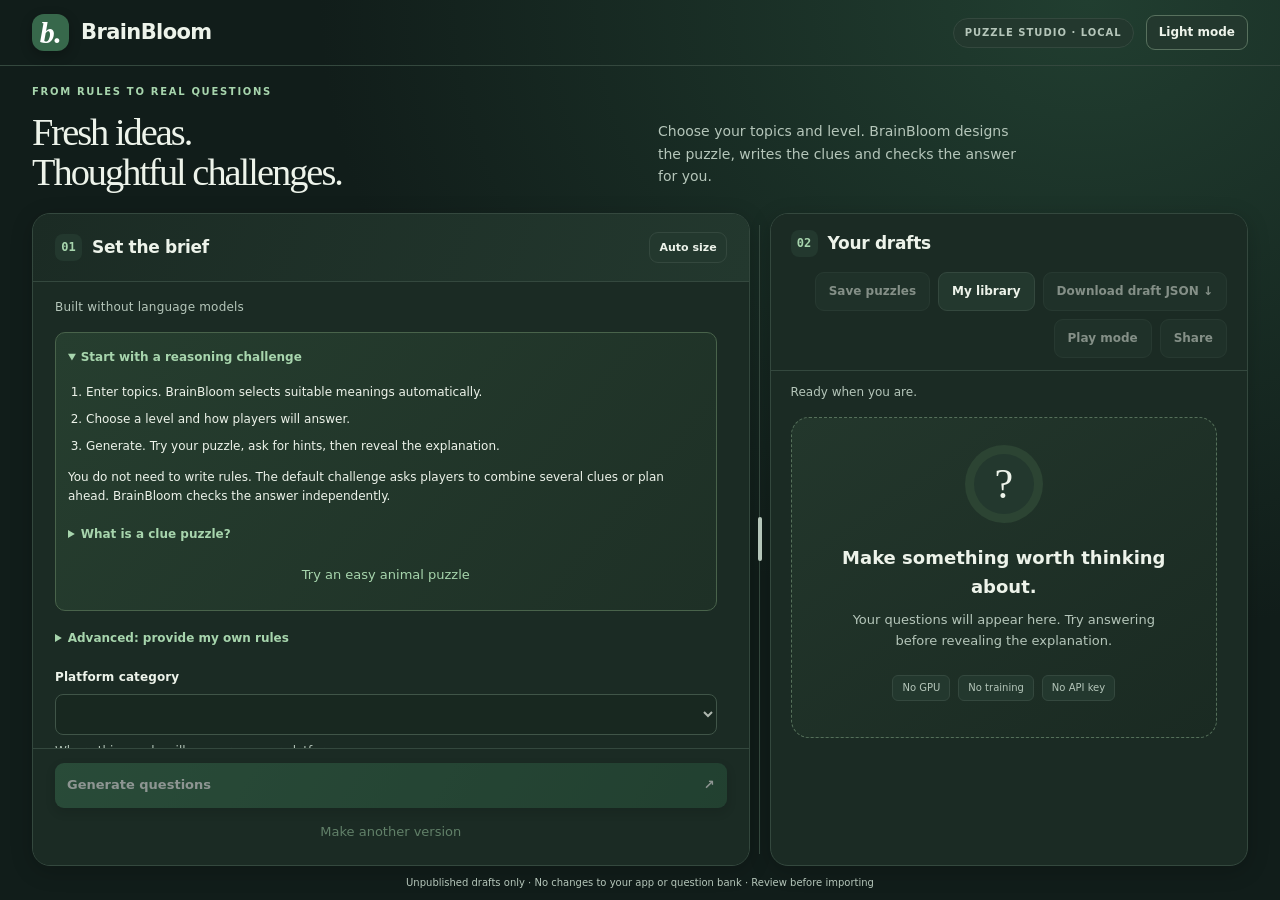
==== commit 7cdb77aa: "Add strategy-guided puzzle invention and resizable workspace Repair clue sets using solver feedback " ====
--- a/src/spie/questions/brainbloom/static/index.html
+++ b/src/spie/questions/brainbloom/static/index.html
@@ -8,6 +8,7 @@
   <link rel="stylesheet" href="style.css">
   <script src="library.js" defer></script>
   <script src="player.js" defer></script>
+  <script src="workspace.js" defer></script>
   <script src="app.js" defer></script>
 </head>
 <body>
@@ -26,7 +27,8 @@
     <div class="workspace" id="workspace">
       <aside id="setup-pane" role="region" aria-labelledby="setup-title">
         <form id="generator">
-          <div class="pane-heading"><div class="section-label"><span>01</span><h2 id="setup-title">Set the brief</h2></div></div>
+          <div class="pane-heading"><div class="section-label"><span>01</span><h2 id="setup-title">Set the brief</h2></div>
+            <button id="reset-layout" type="button" class="small" title="Restore automatic panel sizes">Auto size</button></div>
           <div class="setup-scroll" id="setup-scroll" tabindex="0" role="region" aria-label="Puzzle settings">
           <p class="family">Built without language models</p>
           <details id="designer-guide" open class="designer-guide">
@@ -174,6 +176,12 @@
           </div>
         </form>
       </aside>
+      <div id="workspace-splitter" class="workspace-splitter" role="separator" tabindex="0"
+        aria-label="Resize Set the brief" aria-orientation="vertical" aria-controls="setup-pane"
+        aria-valuemin="0" aria-valuemax="100" aria-valuenow="60" aria-describedby="splitter-help"
+        title="Drag to resize · Double-click to auto size">
+        <span id="splitter-help" class="visually-hidden">Drag or use Left and Right arrow keys to resize the panels. Hold Shift for larger steps. Home and End select the smallest and largest widths. Press Enter to restore automatic sizing.</span>
+      </div>
       <section class="preview" id="drafts-pane" role="region" aria-labelledby="drafts-title">
         <div class="preview-top"><div class="section-label"><span>02</span><h2 id="drafts-title">Your drafts</h2></div>
           <div class="draft-actions">
--- a/src/spie/questions/brainbloom/static/style.css
+++ b/src/spie/questions/brainbloom/static/style.css
@@ -84,10 +84,19 @@
 .intro .eyebrow { margin:0 0 8px; }
 h1 { font-size:clamp(28px,3vw,42px); }
 .intro>p:last-child { font-size:14px; }
-.workspace { flex:1; min-height:0; grid-template-columns:minmax(290px,340px) minmax(0,1fr); align-items:stretch; gap:24px; }
+.workspace { --brief-width:60%; flex:1; min-height:0; grid-template-columns:clamp(290px,var(--brief-width),calc(100% - 340px)) 20px minmax(0,1fr); align-items:stretch; gap:0; }
+.workspace[data-has-drafts="true"] { --brief-width:28%; }
+.workspace-splitter { position:relative; min-height:0; cursor:col-resize; touch-action:none; border-radius:8px; }
+.workspace-splitter::before { content:""; position:absolute; top:12px; bottom:12px; left:calc(50% - .5px); width:1px; background:var(--line); }
+.workspace-splitter::after { content:""; position:absolute; top:calc(50% - 22px); left:calc(50% - 2px); width:4px; height:44px; border-radius:4px; background:var(--muted); }
+.workspace-splitter:hover::after,.workspace-splitter:focus-visible::after { background:var(--green); }
+.workspace-splitter:focus-visible { outline-offset:-3px; }
+body.resizing-workspace,body.resizing-workspace * { cursor:col-resize !important; user-select:none !important; }
+.visually-hidden { position:absolute; width:1px; height:1px; padding:0; margin:-1px; overflow:hidden; clip-path:inset(50%); white-space:nowrap; border:0; }
 aside { min-height:0; min-width:0; padding:0; margin:0; overflow:hidden; }
 #generator { display:flex; flex-direction:column; height:100%; min-height:0; }
-.pane-heading { flex:0 0 auto; padding:18px 22px; border-bottom:1px solid var(--line); }
+.pane-heading { flex:0 0 auto; display:flex; align-items:center; justify-content:space-between; gap:8px; flex-wrap:wrap; padding:18px 22px; border-bottom:1px solid var(--line); }
+#reset-layout { padding:6px 9px; font-size:11px; }
 .setup-scroll,.preview-scroll { flex:1; min-height:0; overflow:auto; overscroll-behavior:contain; scrollbar-gutter:stable; scroll-padding:16px; }
 .setup-scroll { padding:16px 22px 24px; }
 .setup-scroll:focus-visible,.preview-scroll:focus-visible { outline-offset:-3px; }
@@ -122,7 +131,7 @@
 .pane-tabs { flex:0 0 auto; display:flex; gap:6px; padding:4px; margin-bottom:12px; border:1px solid var(--line); border-radius:11px; background:#e8ede1; }
 .pane-tabs button { flex:1; padding:9px; background:transparent; color:var(--ink); }
 .pane-tabs button[aria-selected="true"] { background:var(--green); color:white; }
-@media(max-width:1000px) { .workspace { grid-template-columns:300px minmax(0,1fr); gap:16px; }main,header { padding-left:20px; padding-right:20px; }.card { padding:20px; } }
+@media(max-width:1000px) { main,header { padding-left:20px; padding-right:20px; }.card { padding:20px; } }
 @media(max-width:760px) {
   main { padding:10px 12px 0; }header { padding:10px 16px; }.brand { font-size:18px; }
   /* Reclaim the hero's vertical space for the panes; the header already carries the
@@ -130,6 +139,7 @@
      screen. Matches the existing max-height:620px behaviour. */
   .intro { display:none; }
   .workspace { display:flex; flex-direction:column; gap:0; }
+  .workspace-splitter,#reset-layout { display:none; }
   .workspace>aside,.workspace>.preview { flex:1; min-height:0; width:100%; margin:0; }
   .pane-tabs { margin-bottom:8px; }
   .pane-heading { padding:12px 16px; }.setup-scroll { padding:12px 16px 20px; }
@@ -299,6 +309,7 @@
 [data-theme="dark"] .logic-table select.grid-conflict { border-color:#ef9c91; background:#492e30; }
 .feedback { white-space:pre-wrap; }
 .play-mode .workspace { grid-template-columns:minmax(0,1fr); max-width:980px; width:100%; margin:auto; }
+.play-mode .workspace-splitter,.play-mode #reset-layout { display:none; }
 .play-mode .intro, .play-mode footer, .play-mode .creator-detail, .play-mode #download, .play-mode .preview-top .section-label>span { display:none; }
 .play-mode .card { padding:clamp(18px,3vw,34px); }
 .play-mode .preview-top { padding-top:18px; }
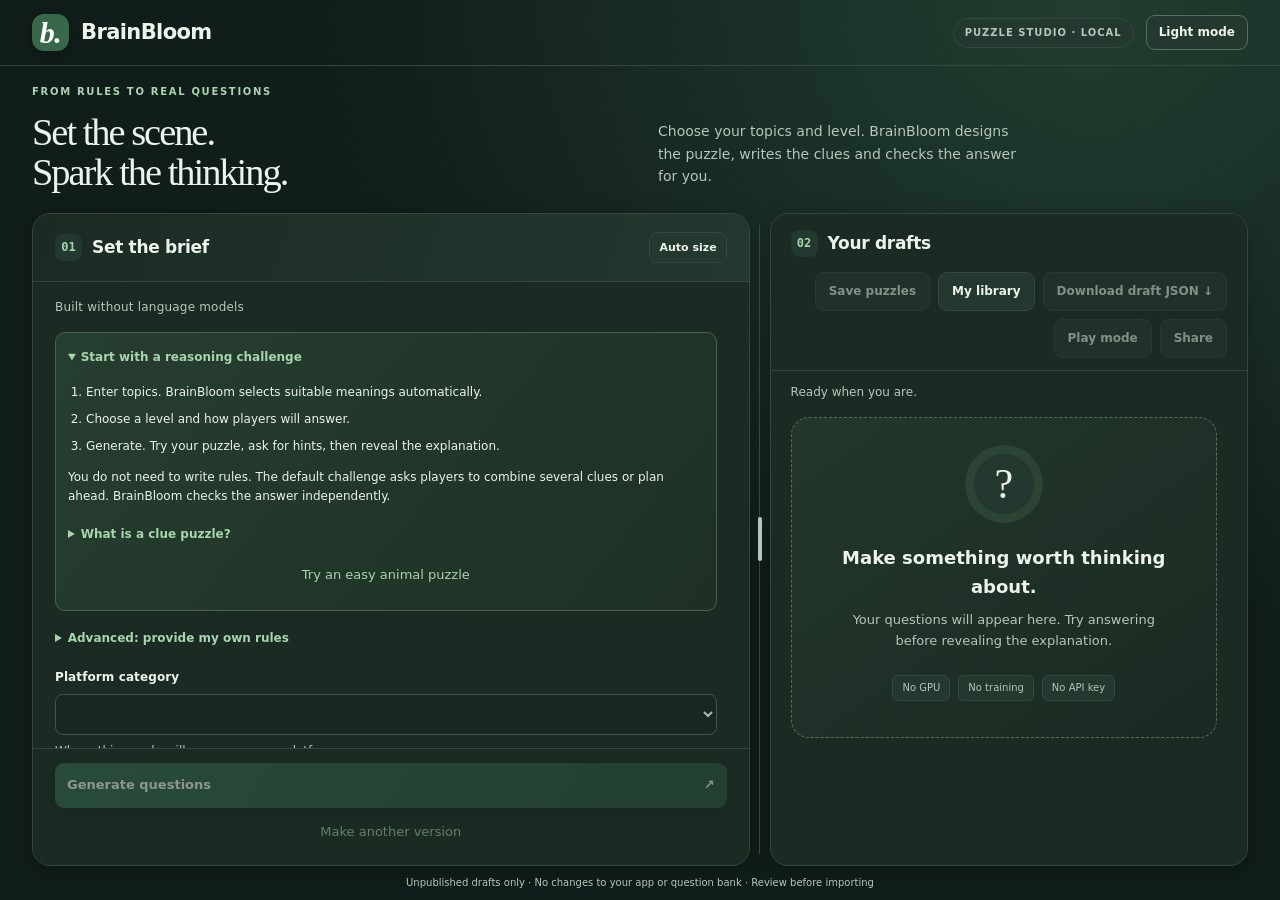
==== commit b1557a08: "Release automatic crossword vocabulary and verified workshop updates Discover uncommon topic words f" ====
--- a/src/spie/questions/brainbloom/static/index.html
+++ b/src/spie/questions/brainbloom/static/index.html
@@ -8,6 +8,7 @@
   <link rel="stylesheet" href="style.css">
   <script src="library.js" defer></script>
   <script src="player.js" defer></script>
+  <script src="episode.js" defer></script>
   <script src="workspace.js" defer></script>
   <script src="app.js" defer></script>
 </head>
@@ -75,15 +76,27 @@
           <label for="topic">What should players do?</label>
           <select id="topic" name="activity" disabled><option value="auto">Choose for me</option></select>
           <p class="hint" id="activity-help">We will suggest an activity that fits all your choices.</p>
+          <p class="hint" id="collection-notice" role="status">Core puzzles: combine clues or connect words.</p>
+          <details id="activity-collections">
+            <summary>Practice, experiments and explorations</summary>
+            <label for="collection">Activity collection</label>
+            <select id="collection" name="collection" disabled>
+              <option value="core">Core puzzles</option>
+              <option value="practice">Practice</option>
+              <option value="experimental">Experimental</option>
+              <option value="explore">Explore — unscored</option>
+            </select>
+            <p class="hint">Practice focuses on a named skill. Experimental activities are still
+              being improved. Explore contains unscored demonstrations.</p>
+          </details>
           <p class="hint" id="autopilot-help">Easy: order three labels. Medium: match two groups.
             Hard: connect three groups. These levels describe puzzle structure, not measured player skill.</p>
           <details id="activity-guide">
             <summary>What do these activities mean?</summary>
-            <dl><dt>Discover a number rule</dt><dd>See examples, infer the operation and predict the next value.</dd>
-              <dt>Find the impossible clue</dt><dd>Use a chain of clues to find the one statement that cannot fit.</dd>
-              <dt>Choose the most likely explanation</dt><dd>Compare evidence with several fictional explanations.</dd>
-              <dt>Plan the best next move</dt><dd>Compare complete routes on a weighted map and choose the cheapest first move.</dd>
-              <dt>Design a clue puzzle for me</dt><dd>BrainBloom chooses the labels, invents the clues and checks the answer.</dd></dl>
+            <dl><dt>Solve a set of clues</dt><dd>Combine constraints to arrange labelled cards.</dd>
+              <dt>Design a clue puzzle for me</dt><dd>BrainBloom chooses the groups, invents the clues and checks the answer.</dd>
+              <dt>Create a custom logic grid</dt><dd>Provide groups and rules, then check or complete your puzzle.</dd>
+              <dt>Connect words in a crossword</dt><dd>Use the Crossword answer format to build a connected word grid.</dd></dl>
             <p class="hint">All activities use bounded symbolic rules. Topic words are labels in the puzzle;
               the engine does not invent real-world facts about them.</p>
           </details>
--- a/src/spie/questions/brainbloom/static/style.css
+++ b/src/spie/questions/brainbloom/static/style.css
@@ -47,6 +47,7 @@
 details { margin-top:15px; font-size:12px; }summary { cursor:pointer; color:var(--green); font-weight:600; }.proof-note { color:var(--muted); }
 .reject { border-left:3px solid #bd8060; padding:12px 18px; background:#fff4e7; font-size:13px; margin-bottom:18px; }
 .reasoning-steps { padding-left:22px; }.reasoning-steps li { margin:8px 0; }
+.vocabulary-recap { white-space:pre-line; line-height:1.7; }
 .option:disabled { opacity:1; cursor:default; }
 .crossword-grid { display:grid; width:min(100%,520px); gap:2px; background:#c7d1c4; border:2px solid #c7d1c4; margin:18px 0; }
 #crossword-controls { margin:14px 0; padding:12px; border:1px solid var(--line); border-radius:10px; background:#f1f4eb; }
@@ -313,3 +314,24 @@
 .play-mode .intro, .play-mode footer, .play-mode .creator-detail, .play-mode #download, .play-mode .preview-top .section-label>span { display:none; }
 .play-mode .card { padding:clamp(18px,3vw,34px); }
 .play-mode .preview-top { padding-top:18px; }
+.episode-player { line-height:1.55; }
+.episode-objective { font-weight:600; }
+.episode-dialogue { margin:16px 0; padding:10px 16px; border-left:3px solid var(--green); color:var(--muted); }
+.episode-map, .episode-quiz { margin:18px 0; padding:12px; border:1px solid var(--line); border-radius:10px; }
+.episode-map summary, .episode-quiz summary { cursor:pointer; font-weight:600; }
+.episode-routes { width:100%; border-collapse:collapse; font-size:13px; margin:14px 0; }
+.episode-routes th, .episode-routes td { text-align:left; padding:8px; border-bottom:1px solid var(--line); }
+.episode-map p { font-size:13px; }
+.episode-toolbar { display:flex; flex-wrap:wrap; gap:8px; }
+.episode-toolbar button { width:auto; }
+.episode-live { margin-top:12px; }
+.episode-state { padding:12px; border:1px solid var(--green); border-radius:8px; font-weight:600; }
+.episode-actions { display:grid; grid-template-columns:repeat(auto-fit,minmax(210px,1fr)); gap:10px; margin:16px 0; }
+.episode-action { padding:12px; border:1px solid var(--line); border-radius:8px; }
+.episode-action button { width:100%; }
+.episode-action p { margin-bottom:0; }
+.episode-message { min-height:1.5em; font-size:13px; color:var(--muted); }
+.episode-hint-text, .episode-resolution { padding:14px; border:1px solid var(--green); border-radius:8px; }
+.episode-history { margin:18px 0; }
+.episode-history li { margin:10px 0; }
+.episode-dead-end { border-left:3px solid #b26752; padding-left:12px; }
